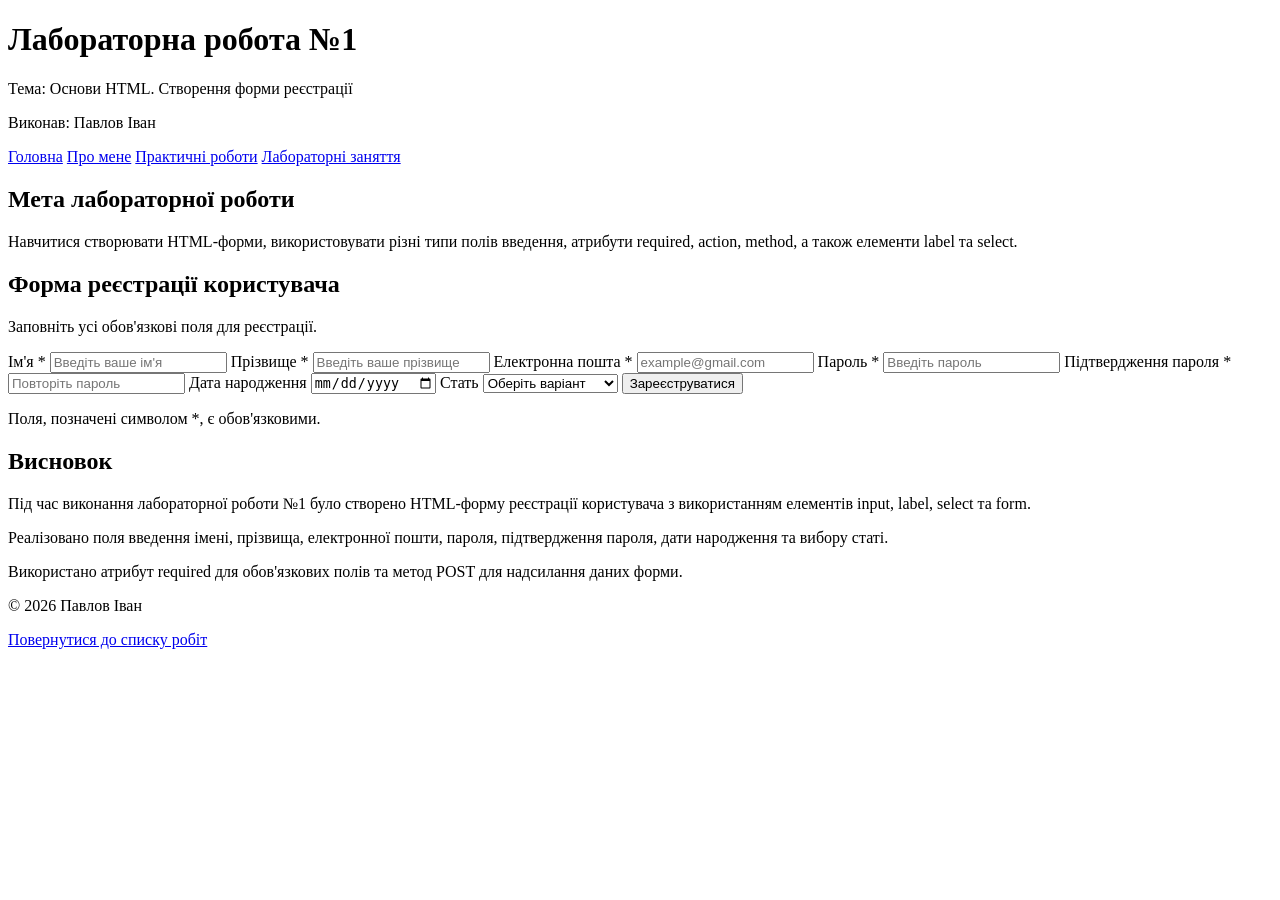
==== lab1.html @ 54c8bb84 "Create lab1.html" ====
<!DOCTYPE html>
<html lang="uk">
<head>
    <meta charset="UTF-8">
    <meta name="viewport" content="width=device-width, initial-scale=1.0">
    <title>Лабораторна робота №1 — Основи HTML</title>
    <link rel="stylesheet" href="style.css">
</head>
<body>

<header>
    <h1>Лабораторна робота №1</h1>
    <p>Тема: Основи HTML. Створення форми реєстрації</p>
    <p>Виконав: Павлов Іван</p>
</header>

<nav>
    <a href="index.html">Головна</a>
    <a href="about.html">Про мене</a>
    <a href="practices.html">Практичні роботи</a>
    <a href="practices.html#labs">Лабораторні заняття</a>
</nav>

<main>

    <section>
        <h2>Мета лабораторної роботи</h2>
        <p>
            Навчитися створювати HTML-форми,
            використовувати різні типи полів введення,
            атрибути required, action, method,
            а також елементи label та select.
        </p>
    </section>

    <section>
        <h2>Форма реєстрації користувача</h2>
        <p>Заповніть усі обов'язкові поля для реєстрації.</p>

        <form class="registration-form"
              action="https://webhook.site/PASTE-YOUR-UUID-HERE"
              method="POST">

            <label for="first-name">Ім'я *</label>
            <input
                type="text"
                id="first-name"
                name="first_name"
                placeholder="Введіть ваше ім'я"
                required
            >

            <label for="last-name">Прізвище *</label>
            <input
                type="text"
                id="last-name"
                name="last_name"
                placeholder="Введіть ваше прізвище"
                required
            >

            <label for="email">Електронна пошта *</label>
            <input
                type="email"
                id="email"
                name="email"
                placeholder="example@gmail.com"
                required
            >

            <label for="password">Пароль *</label>
            <input
                type="password"
                id="password"
                name="password"
                placeholder="Введіть пароль"
                required
            >

            <label for="confirm-password">
                Підтвердження пароля *
            </label>
            <input
                type="password"
                id="confirm-password"
                name="confirm_password"
                placeholder="Повторіть пароль"
                required
            >

            <label for="birth-date">Дата народження</label>
            <input
                type="date"
                id="birth-date"
                name="birth_date"
            >

            <label for="gender">Стать</label>
            <select id="gender" name="gender">
                <option value="">Оберіть варіант</option>
                <option value="male">Чоловіча</option>
                <option value="female">Жіноча</option>
                <option value="other">Інше</option>
                <option value="no_answer">
                    Не хочу вказувати
                </option>
            </select>

            <input type="submit" value="Зареєструватися">

        </form>

        <p>
            Поля, позначені символом *, є обов'язковими.
        </p>
    </section>

    <section>
        <h2>Висновок</h2>
        <p>
            Під час виконання лабораторної роботи №1
            було створено HTML-форму реєстрації
            користувача з використанням елементів
            input, label, select та form.
        </p>
        <p>
            Реалізовано поля введення імені, прізвища,
            електронної пошти, пароля, підтвердження
            пароля, дати народження та вибору статі.
        </p>
        <p>
            Використано атрибут required для
            обов'язкових полів та метод POST
            для надсилання даних форми.
        </p>
    </section>

</main>

<footer>
    <p>© 2026 Павлов Іван</p>
    <a href="practices.html">
        Повернутися до списку робіт
    </a>
</footer>

</body>
</html>
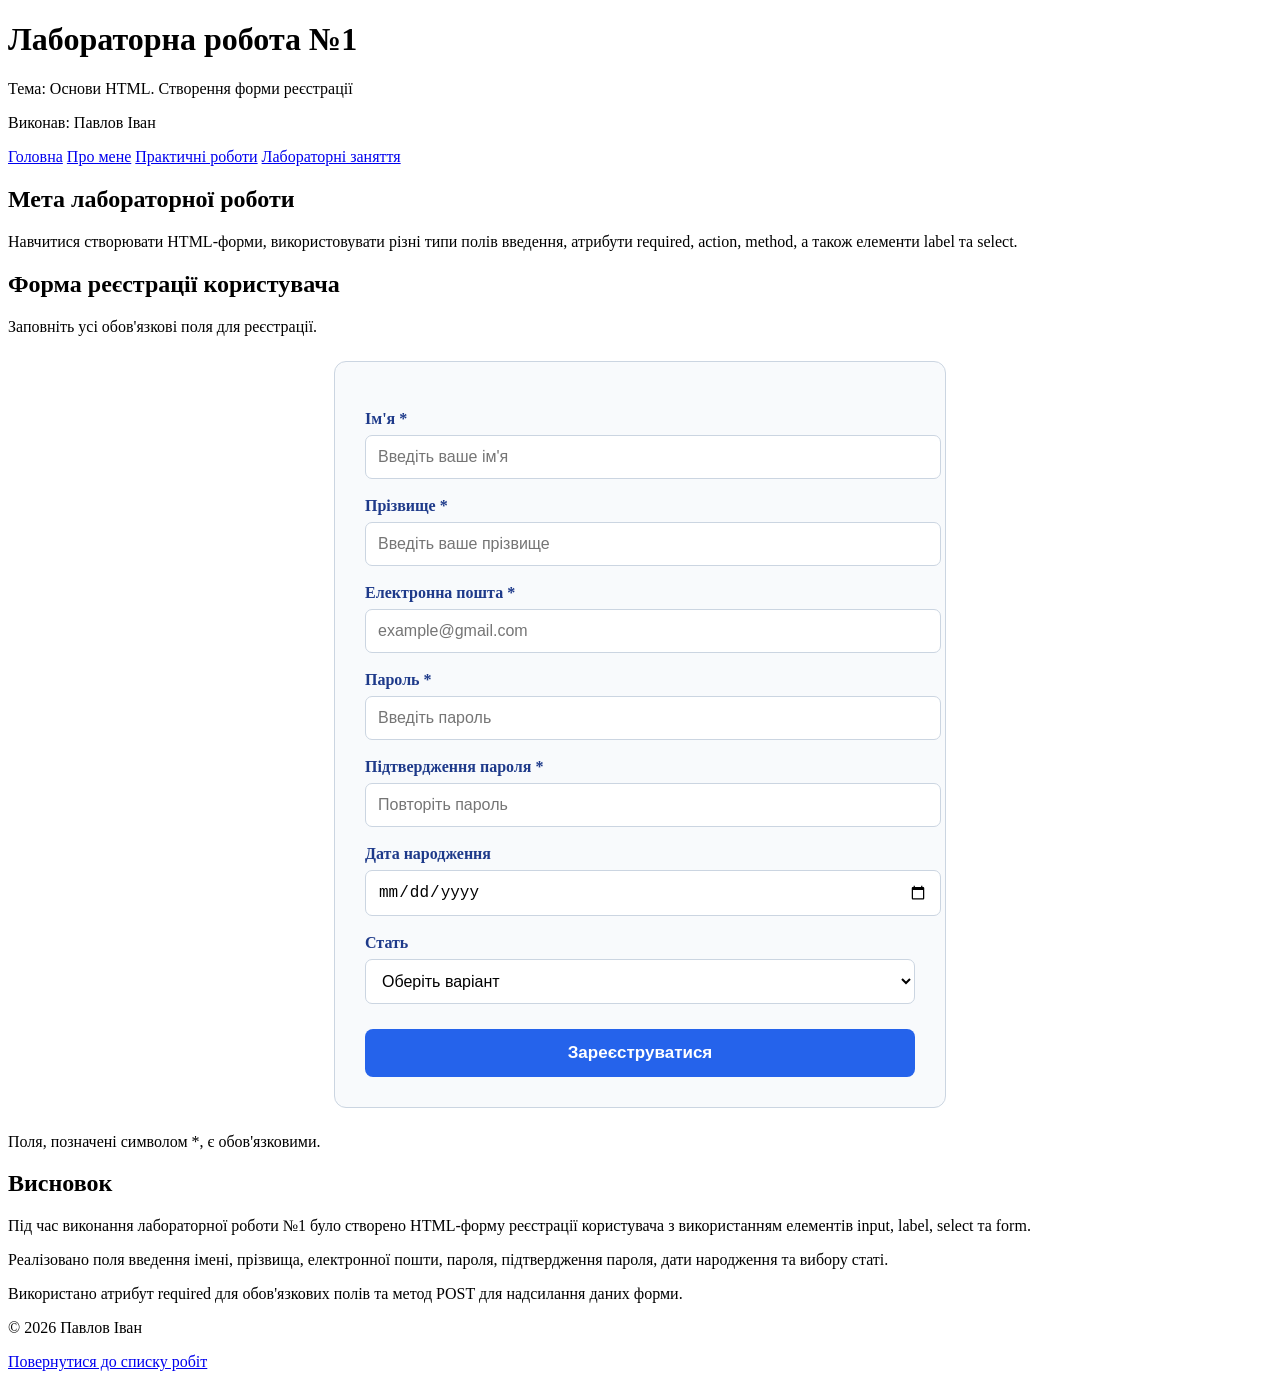
==== commit a1f3fb16: "Update lab1.html" ====
--- a/lab1.html
+++ b/lab1.html
@@ -39,7 +39,7 @@
         <p>Заповніть усі обов'язкові поля для реєстрації.</p>
 
         <form class="registration-form"
-              action="https://webhook.site/PASTE-YOUR-UUID-HERE"
+              action="https://webhook.site/aa9c3389-f1fa-4dfe-8501-5acec12805a3"
               method="POST">
 
             <label for="first-name">Ім'я *</label>
--- a/style.css
+++ b/style.css
@@ -0,0 +1,52 @@
+
+/* Форма реєстрації — лабораторна робота №1 */
+
+.registration-form {
+    max-width: 550px;
+    margin: 25px auto;
+    padding: 30px;
+    background: #f8fafc;
+    border: 1px solid #cbd5e1;
+    border-radius: 12px;
+}
+
+.registration-form label {
+    display: block;
+    margin-top: 18px;
+    margin-bottom: 7px;
+    font-weight: bold;
+    color: #1e3a8a;
+}
+
+.registration-form input:not([type="submit"]),
+.registration-form select {
+    width: 100%;
+    padding: 12px;
+    border: 1px solid #cbd5e1;
+    border-radius: 7px;
+    font-size: 16px;
+    background: white;
+}
+
+.registration-form input:focus,
+.registration-form select:focus {
+    outline: 2px solid #3b82f6;
+    border-color: #2563eb;
+}
+
+.registration-form input[type="submit"] {
+    width: 100%;
+    margin-top: 25px;
+    padding: 14px;
+    background: #2563eb;
+    border: none;
+    border-radius: 8px;
+    color: white;
+    font-size: 17px;
+    font-weight: bold;
+    cursor: pointer;
+}
+
+.registration-form input[type="submit"]:hover {
+    background: #1d4ed8;
+}
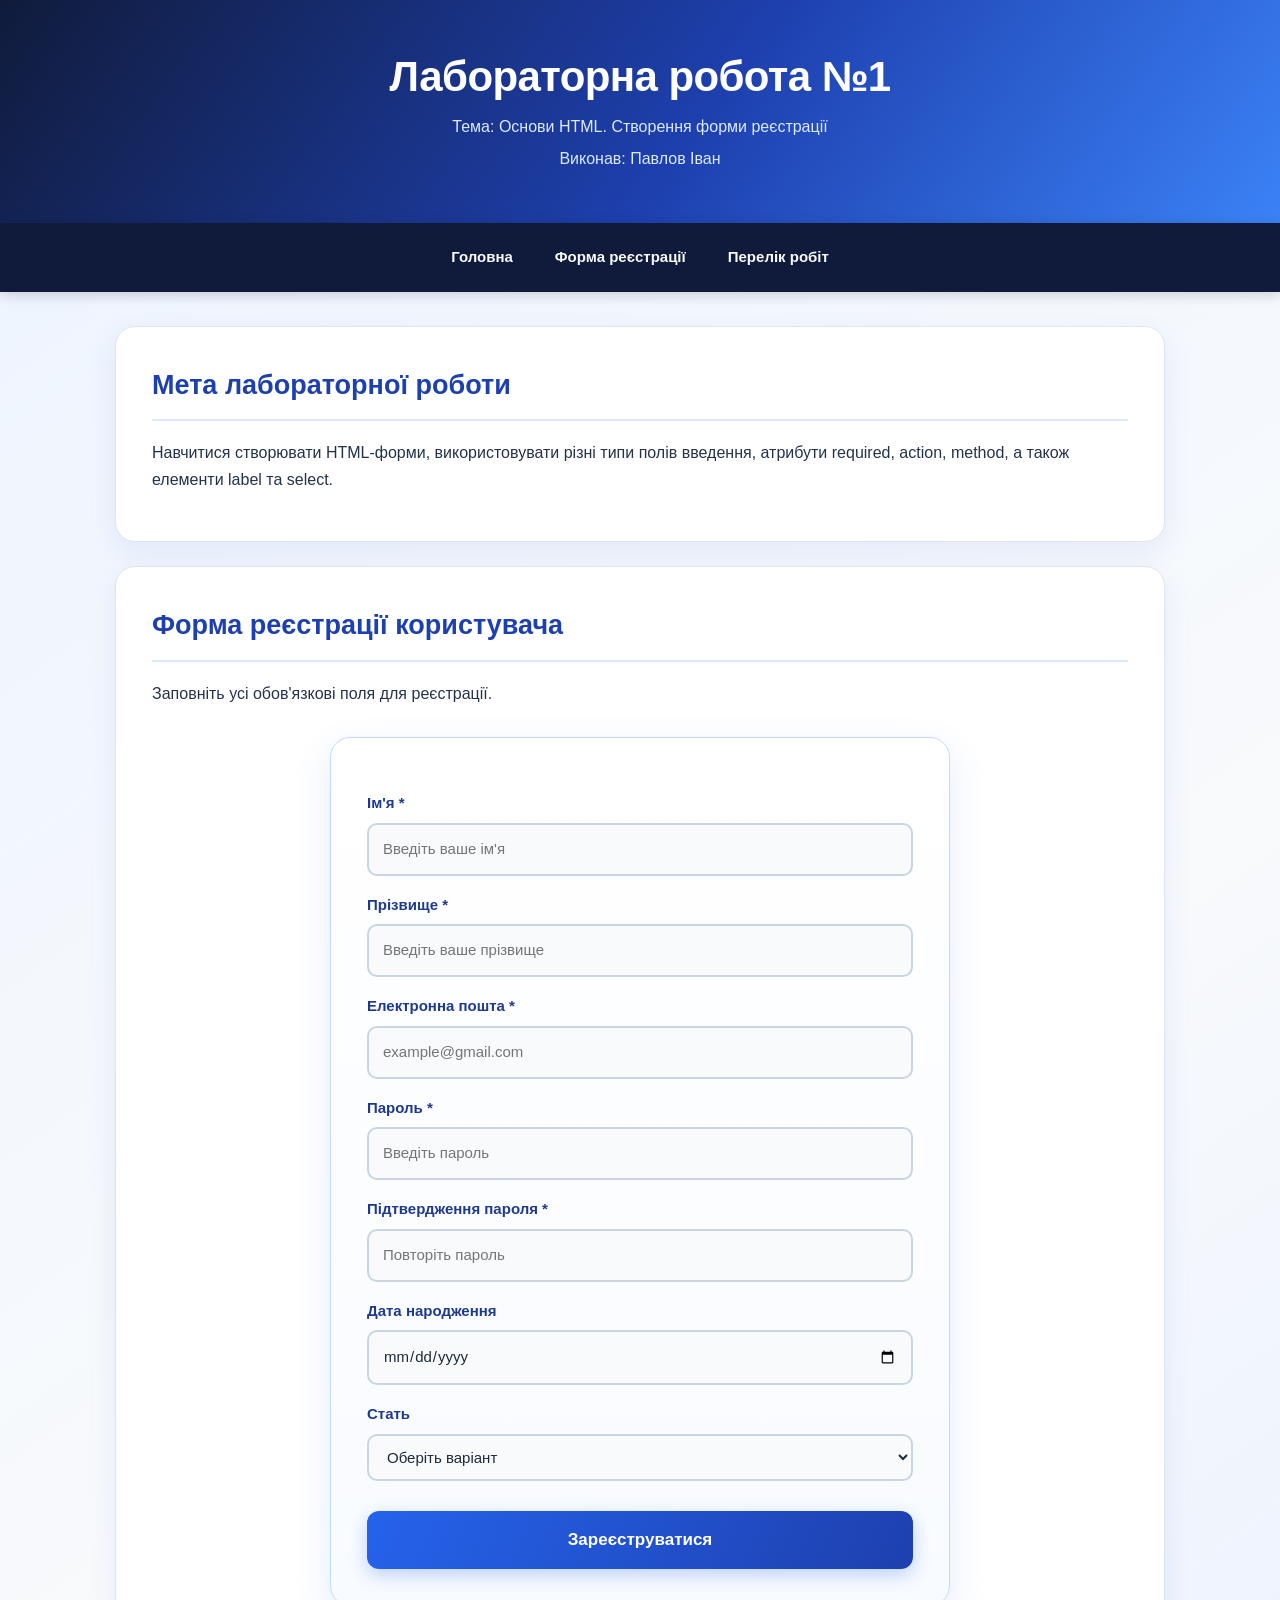
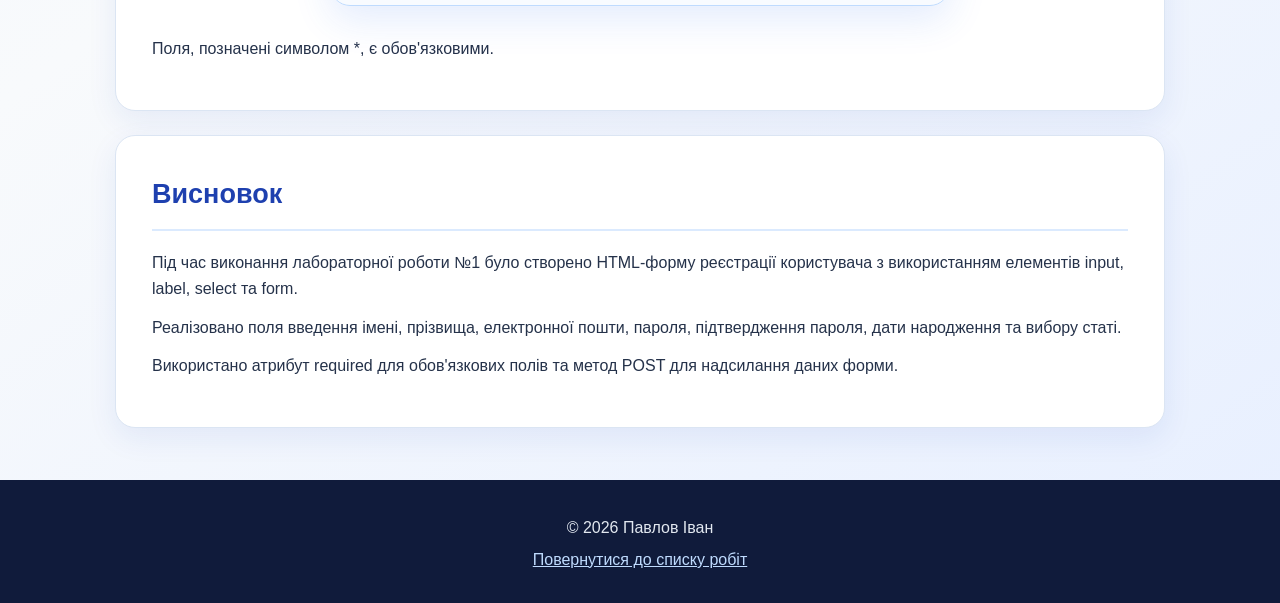
==== commit 7c39a3f4: "Виправити навігацію лабораторної відповідно до доступних сторінок" ====
--- a/lab1.html
+++ b/lab1.html
@@ -1,4 +1,3 @@
-
 <!DOCTYPE html>
 <html lang="uk">
 <head>
@@ -15,11 +14,10 @@
     <p>Виконав: Павлов Іван</p>
 </header>
 
-<nav>
+<nav aria-label="Головна навігація">
     <a href="index.html">Головна</a>
-    <a href="about.html">Про мене</a>
-    <a href="practices.html">Практичні роботи</a>
-    <a href="practices.html#labs">Лабораторні заняття</a>
+    <a href="lab1.html" aria-current="page">Форма реєстрації</a>
+    <a href="practices.html">Перелік робіт</a>
 </nav>
 
 <main>
@@ -38,9 +36,11 @@
         <h2>Форма реєстрації користувача</h2>
         <p>Заповніть усі обов'язкові поля для реєстрації.</p>
 
-        <form class="registration-form"
-              action="https://webhook.site/aa9c3389-f1fa-4dfe-8501-5acec12805a3"
-              method="POST">
+
+    <form class="registration-form"
+      action="https://webhook.site/aa9c3389-f1fa-4dfe-8501-5acec12805a3"
+      method="POST">
+
 
             <label for="first-name">Ім'я *</label>
             <input
--- a/style.css
+++ b/style.css
@@ -1,52 +1,269 @@
-
-/* Форма реєстрації — лабораторна робота №1 */
-
+/* Практична робота №2 — Основи CSS.
+   Виконав: Павлов Іван.
+   Оформлення лабораторної роботи №1 та всього сайту. */
+
+:root {
+    --primary: #2563eb;
+    --primary-dark: #1d4ed8;
+    --navy: #0f172a;
+    --text: #25324a;
+    --muted: #64748b;
+    --border: #dbe5f3;
+    --surface: #ffffff;
+}
+
+* {
+    box-sizing: border-box;
+}
+
+html {
+    scroll-behavior: smooth;
+}
+
+body {
+    margin: 0;
+    min-height: 100vh;
+    font-family: Arial, Helvetica, sans-serif;
+    line-height: 1.65;
+    color: var(--text);
+    background: linear-gradient(145deg, #edf4ff 0%, #f8fafc 55%, #e7efff 100%);
+}
+
+/* Заголовок: кольори, відступи, тінь */
+header {
+    position: relative;
+    padding: 52px 24px 46px;
+    color: #ffffff;
+    text-align: center;
+    background: linear-gradient(125deg, #101b3b 0%, #1e40af 55%, #3b82f6 100%);
+    box-shadow: 0 8px 24px rgba(15, 23, 42, 0.15);
+}
+
+header h1 {
+    margin: 0 0 12px;
+    font-size: clamp(28px, 4vw, 42px);
+    line-height: 1.2;
+    letter-spacing: -0.6px;
+}
+
+header p {
+    max-width: 800px;
+    margin: 5px auto;
+    color: #dbeafe;
+    font-size: 16px;
+}
+
+/* Навігація: flexbox, позиціювання та hover */
+nav {
+    position: sticky;
+    top: 0;
+    z-index: 10;
+    display: flex;
+    justify-content: center;
+    flex-wrap: wrap;
+    gap: 10px;
+    padding: 13px 18px;
+    background: #101b3b;
+    box-shadow: 0 3px 12px rgba(15, 23, 42, 0.18);
+}
+
+nav a {
+    display: inline-block;
+    padding: 9px 16px;
+    border-radius: 9px;
+    color: #f8fafc;
+    font-size: 15px;
+    font-weight: 600;
+    text-decoration: none;
+    transition: background-color 0.25s ease, transform 0.25s ease;
+}
+
+nav a:hover,
+nav a:focus-visible {
+    background: #2563eb;
+    color: white;
+    transform: translateY(-2px);
+}
+
+main {
+    width: min(100% - 36px, 1050px);
+    margin: 34px auto 52px;
+}
+
+/* Картки розділів: рамка, закруглення та тіні */
+section {
+    margin-bottom: 24px;
+    padding: clamp(22px, 3.5vw, 36px);
+    border: 1px solid var(--border);
+    border-radius: 20px;
+    background: var(--surface);
+    box-shadow: 0 10px 30px rgba(30, 64, 175, 0.08);
+    transition: box-shadow 0.3s ease, transform 0.3s ease;
+}
+
+section:hover {
+    box-shadow: 0 16px 36px rgba(30, 64, 175, 0.13);
+}
+
+section h2 {
+    margin: 0 0 19px;
+    padding-bottom: 12px;
+    border-bottom: 2px solid #dbeafe;
+    color: #1e40af;
+    font-size: clamp(22px, 2.5vw, 27px);
+}
+
+section p {
+    margin: 12px 0;
+}
+
+a {
+    color: var(--primary);
+}
+
+a:hover {
+    color: var(--primary-dark);
+}
+
+li {
+    margin: 9px 0;
+}
+
+/* Форма з лабораторної №1:
+   фон, колір, ширина, padding, border, radius, shadow, position */
 .registration-form {
-    max-width: 550px;
-    margin: 25px auto;
-    padding: 30px;
-    background: #f8fafc;
-    border: 1px solid #cbd5e1;
-    border-radius: 12px;
+    position: relative;
+    width: 100%;
+    max-width: 620px;
+    margin: 30px auto;
+    padding: 36px;
+    border: 1px solid #bfdbfe;
+    border-radius: 20px;
+    background: linear-gradient(180deg, #ffffff, #f8fbff);
+    color: var(--text);
+    box-shadow: 0 14px 38px rgba(37, 99, 235, 0.12);
+    transition: box-shadow 0.3s ease, transform 0.3s ease;
+}
+
+.registration-form:hover {
+    box-shadow: 0 20px 46px rgba(37, 99, 235, 0.2);
+    transform: translateY(-3px);
 }
 
 .registration-form label {
     display: block;
-    margin-top: 18px;
-    margin-bottom: 7px;
-    font-weight: bold;
+    margin: 17px 0 7px;
     color: #1e3a8a;
+    font-size: 15px;
+    font-weight: 700;
 }
 
 .registration-form input:not([type="submit"]),
 .registration-form select {
+    display: block;
     width: 100%;
-    padding: 12px;
-    border: 1px solid #cbd5e1;
-    border-radius: 7px;
-    font-size: 16px;
-    background: white;
-}
-
-.registration-form input:focus,
+    min-height: 47px;
+    padding: 12px 14px;
+    border: 2px solid #cbd5e1;
+    border-radius: 10px;
+    outline: none;
+    background: #f8fafc;
+    color: #1e293b;
+    font: inherit;
+    font-size: 15px;
+    transition: border-color 0.25s ease, background-color 0.25s ease, box-shadow 0.25s ease;
+}
+
+.registration-form input:not([type="submit"]):focus,
 .registration-form select:focus {
-    outline: 2px solid #3b82f6;
-    border-color: #2563eb;
+    border-color: var(--primary);
+    background: #ffffff;
+    box-shadow: 0 0 0 4px rgba(37, 99, 235, 0.12);
 }
 
 .registration-form input[type="submit"] {
+    display: block;
     width: 100%;
-    margin-top: 25px;
-    padding: 14px;
-    background: #2563eb;
+    margin-top: 30px;
+    padding: 15px 20px;
     border: none;
-    border-radius: 8px;
-    color: white;
+    border-radius: 12px;
+    background: linear-gradient(115deg, #2563eb, #1e40af);
+    color: #ffffff;
+    font: inherit;
     font-size: 17px;
-    font-weight: bold;
+    font-weight: 700;
     cursor: pointer;
+    box-shadow: 0 6px 18px rgba(37, 99, 235, 0.28);
+    transition: transform 0.25s ease, box-shadow 0.25s ease, filter 0.25s ease;
 }
 
 .registration-form input[type="submit"]:hover {
-    background: #1d4ed8;
-}
+    transform: translateY(-3px);
+    filter: brightness(1.1);
+    box-shadow: 0 12px 22px rgba(37, 99, 235, 0.35);
+}
+
+.registration-form input[type="submit"]:active {
+    transform: scale(0.98);
+}
+
+footer {
+    padding: 30px 20px;
+    background: #101b3b;
+    color: #e2e8f0;
+    text-align: center;
+}
+
+footer p {
+    margin: 5px 0;
+}
+
+footer a {
+    color: #bfdbfe;
+}
+
+footer a:hover {
+    color: #ffffff;
+}
+
+/* Адаптивність для телефонів */
+@media (max-width: 600px) {
+    header {
+        padding: 35px 16px;
+    }
+
+    nav {
+        position: static;
+        gap: 5px;
+        padding: 12px;
+    }
+
+    nav a {
+        padding: 8px 10px;
+        font-size: 14px;
+    }
+
+    main {
+        width: calc(100% - 24px);
+        margin-top: 18px;
+    }
+
+    section {
+        border-radius: 14px;
+    }
+
+    .registration-form {
+        padding: 20px;
+        margin: 20px auto;
+        border-radius: 14px;
+    }
+}
+
+@media (prefers-reduced-motion: reduce) {
+    *, *::before, *::after {
+        scroll-behavior: auto !important;
+        transition-duration: 0.01ms !important;
+        animation-duration: 0.01ms !important;
+    }
+}
